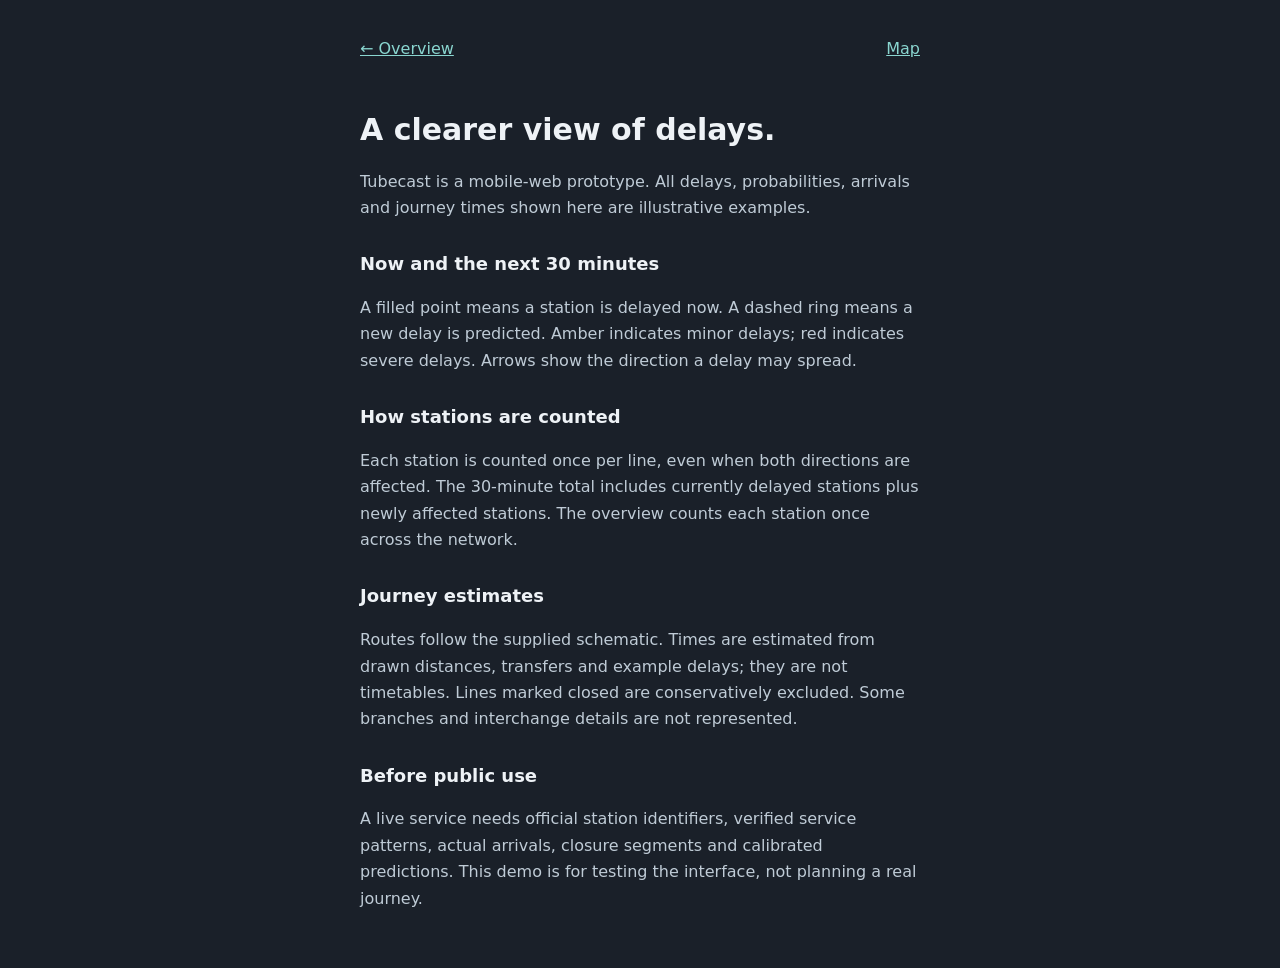
==== about.html @ 0066441b "Initial Tubecast mobile web prototype" ====
<!doctype html><html lang="en"><head><meta charset="utf-8"><meta name="viewport" content="width=device-width,initial-scale=1,viewport-fit=cover"><meta name="theme-color" content="#1a2029"><title>Tubecast · About the data</title><style>body{background:#1a2029;color:#eef2f6;font:16px/1.65 system-ui;margin:0;padding:max(24px,env(safe-area-inset-top)) 24px 40px}main{max-width:560px;margin:auto}a{color:#8ad6d0}h1{font-size:30px;line-height:1.2}h2{font-size:18px;margin-top:28px}p{color:#bfcbd6}nav{display:flex;justify-content:space-between;padding:12px 0 30px}</style></head><body><main><nav><a href="index.html">← Overview</a><a href="map.html">Map</a></nav><h1>A clearer view of delays.</h1><p>Tubecast is a mobile-web prototype. All delays, probabilities, arrivals and journey times shown here are illustrative examples.</p><h2>Now and the next 30 minutes</h2><p>A filled point means a station is delayed now. A dashed ring means a new delay is predicted. Amber indicates minor delays; red indicates severe delays. Arrows show the direction a delay may spread.</p><h2>How stations are counted</h2><p>Each station is counted once per line, even when both directions are affected. The 30-minute total includes currently delayed stations plus newly affected stations. The overview counts each station once across the network.</p><h2>Journey estimates</h2><p>Routes follow the supplied schematic. Times are estimated from drawn distances, transfers and example delays; they are not timetables. Lines marked closed are conservatively excluded. Some branches and interchange details are not represented.</p><h2>Before public use</h2><p>A live service needs official station identifiers, verified service patterns, actual arrivals, closure segments and calibrated predictions. This demo is for testing the interface, not planning a real journey.</p></main></body></html>
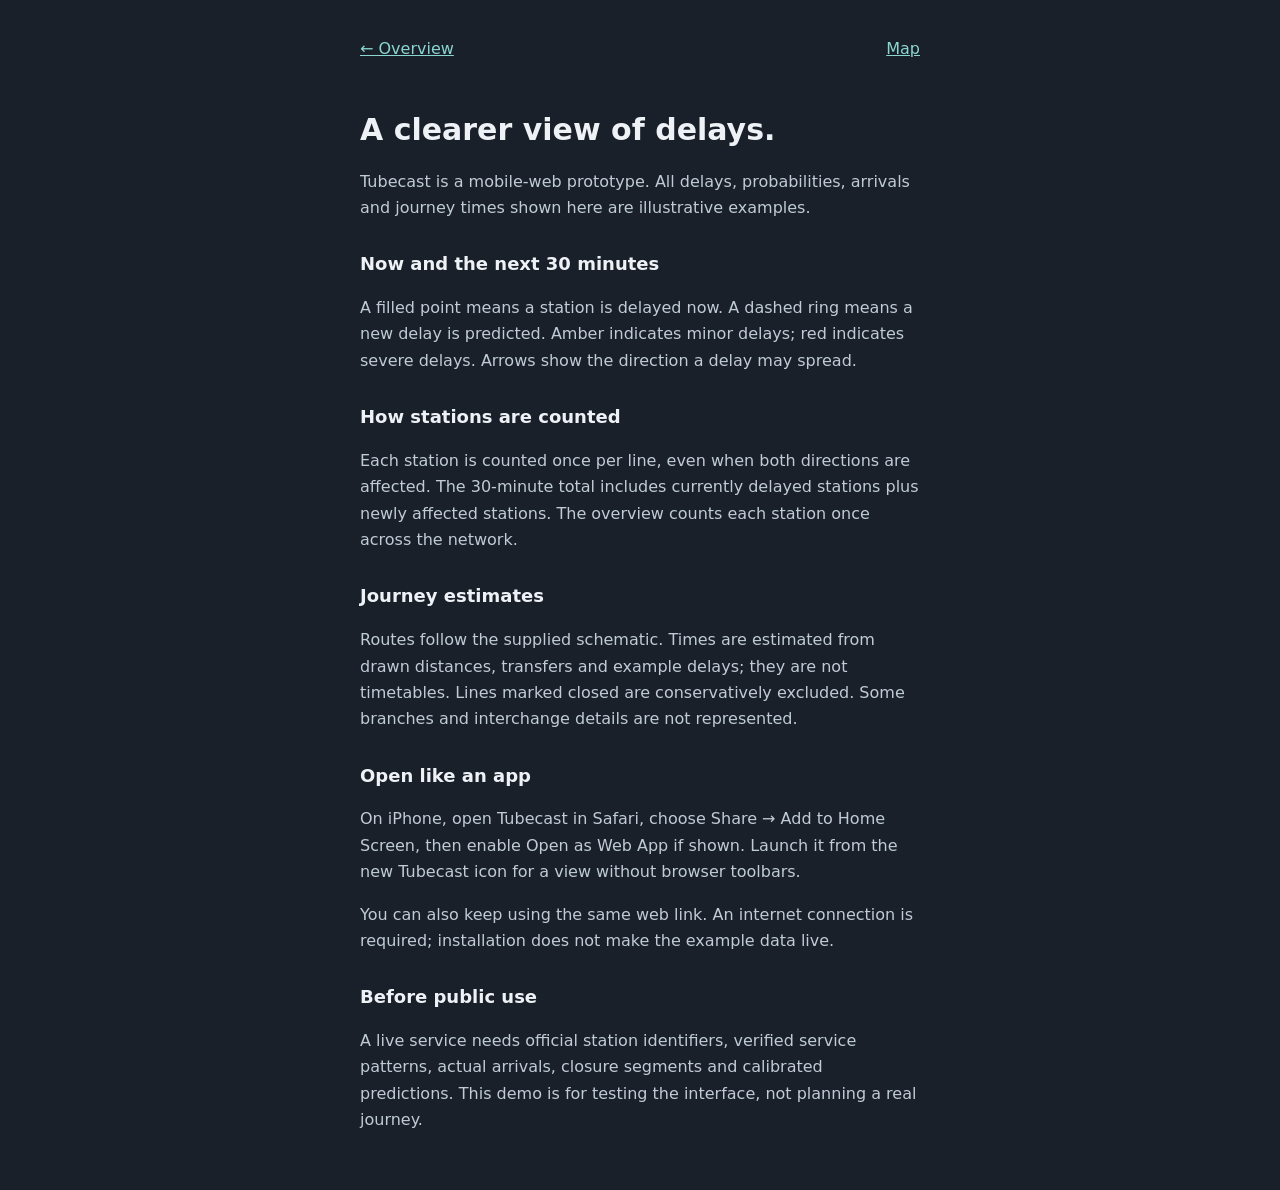
==== commit b0ebe0a9: "Improve mobile interactions and add home-screen web app" ====
--- a/about.html
+++ b/about.html
@@ -1 +1,8 @@
-<!doctype html><html lang="en"><head><meta charset="utf-8"><meta name="viewport" content="width=device-width,initial-scale=1,viewport-fit=cover"><meta name="theme-color" content="#1a2029"><title>Tubecast · About the data</title><style>body{background:#1a2029;color:#eef2f6;font:16px/1.65 system-ui;margin:0;padding:max(24px,env(safe-area-inset-top)) 24px 40px}main{max-width:560px;margin:auto}a{color:#8ad6d0}h1{font-size:30px;line-height:1.2}h2{font-size:18px;margin-top:28px}p{color:#bfcbd6}nav{display:flex;justify-content:space-between;padding:12px 0 30px}</style></head><body><main><nav><a href="index.html">← Overview</a><a href="map.html">Map</a></nav><h1>A clearer view of delays.</h1><p>Tubecast is a mobile-web prototype. All delays, probabilities, arrivals and journey times shown here are illustrative examples.</p><h2>Now and the next 30 minutes</h2><p>A filled point means a station is delayed now. A dashed ring means a new delay is predicted. Amber indicates minor delays; red indicates severe delays. Arrows show the direction a delay may spread.</p><h2>How stations are counted</h2><p>Each station is counted once per line, even when both directions are affected. The 30-minute total includes currently delayed stations plus newly affected stations. The overview counts each station once across the network.</p><h2>Journey estimates</h2><p>Routes follow the supplied schematic. Times are estimated from drawn distances, transfers and example delays; they are not timetables. Lines marked closed are conservatively excluded. Some branches and interchange details are not represented.</p><h2>Before public use</h2><p>A live service needs official station identifiers, verified service patterns, actual arrivals, closure segments and calibrated predictions. This demo is for testing the interface, not planning a real journey.</p></main></body></html>
+<!doctype html><html lang="en"><head><meta charset="utf-8"><meta name="viewport" content="width=device-width,initial-scale=1,viewport-fit=cover"><meta name="theme-color" content="#1a2029"><title>Tubecast · About the data</title><style>body{background:#1a2029;color:#eef2f6;font:16px/1.65 system-ui;margin:0;padding:max(24px,env(safe-area-inset-top)) 24px 40px}main{max-width:560px;margin:auto}a{color:#8ad6d0}h1{font-size:30px;line-height:1.2}h2{font-size:18px;margin-top:28px}p{color:#bfcbd6}nav{display:flex;justify-content:space-between;padding:12px 0 30px}</style><link rel="manifest" href="manifest.webmanifest">
+<link rel="apple-touch-icon" sizes="180x180" href="assets/icons/apple-touch-icon.png">
+<link rel="icon" type="image/png" sizes="192x192" href="assets/icons/icon-192.png">
+<meta name="apple-mobile-web-app-capable" content="yes">
+<meta name="mobile-web-app-capable" content="yes">
+<meta name="apple-mobile-web-app-title" content="Tubecast">
+<meta name="apple-mobile-web-app-status-bar-style" content="black-translucent">
+</head><body><main><nav><a href="index.html">← Overview</a><a href="map.html">Map</a></nav><h1>A clearer view of delays.</h1><p>Tubecast is a mobile-web prototype. All delays, probabilities, arrivals and journey times shown here are illustrative examples.</p><h2>Now and the next 30 minutes</h2><p>A filled point means a station is delayed now. A dashed ring means a new delay is predicted. Amber indicates minor delays; red indicates severe delays. Arrows show the direction a delay may spread.</p><h2>How stations are counted</h2><p>Each station is counted once per line, even when both directions are affected. The 30-minute total includes currently delayed stations plus newly affected stations. The overview counts each station once across the network.</p><h2>Journey estimates</h2><p>Routes follow the supplied schematic. Times are estimated from drawn distances, transfers and example delays; they are not timetables. Lines marked closed are conservatively excluded. Some branches and interchange details are not represented.</p><h2>Open like an app</h2><p>On iPhone, open Tubecast in Safari, choose Share → Add to Home Screen, then enable Open as Web App if shown. Launch it from the new Tubecast icon for a view without browser toolbars.</p><p>You can also keep using the same web link. An internet connection is required; installation does not make the example data live.</p><h2>Before public use</h2><p>A live service needs official station identifiers, verified service patterns, actual arrivals, closure segments and calibrated predictions. This demo is for testing the interface, not planning a real journey.</p></main></body></html>
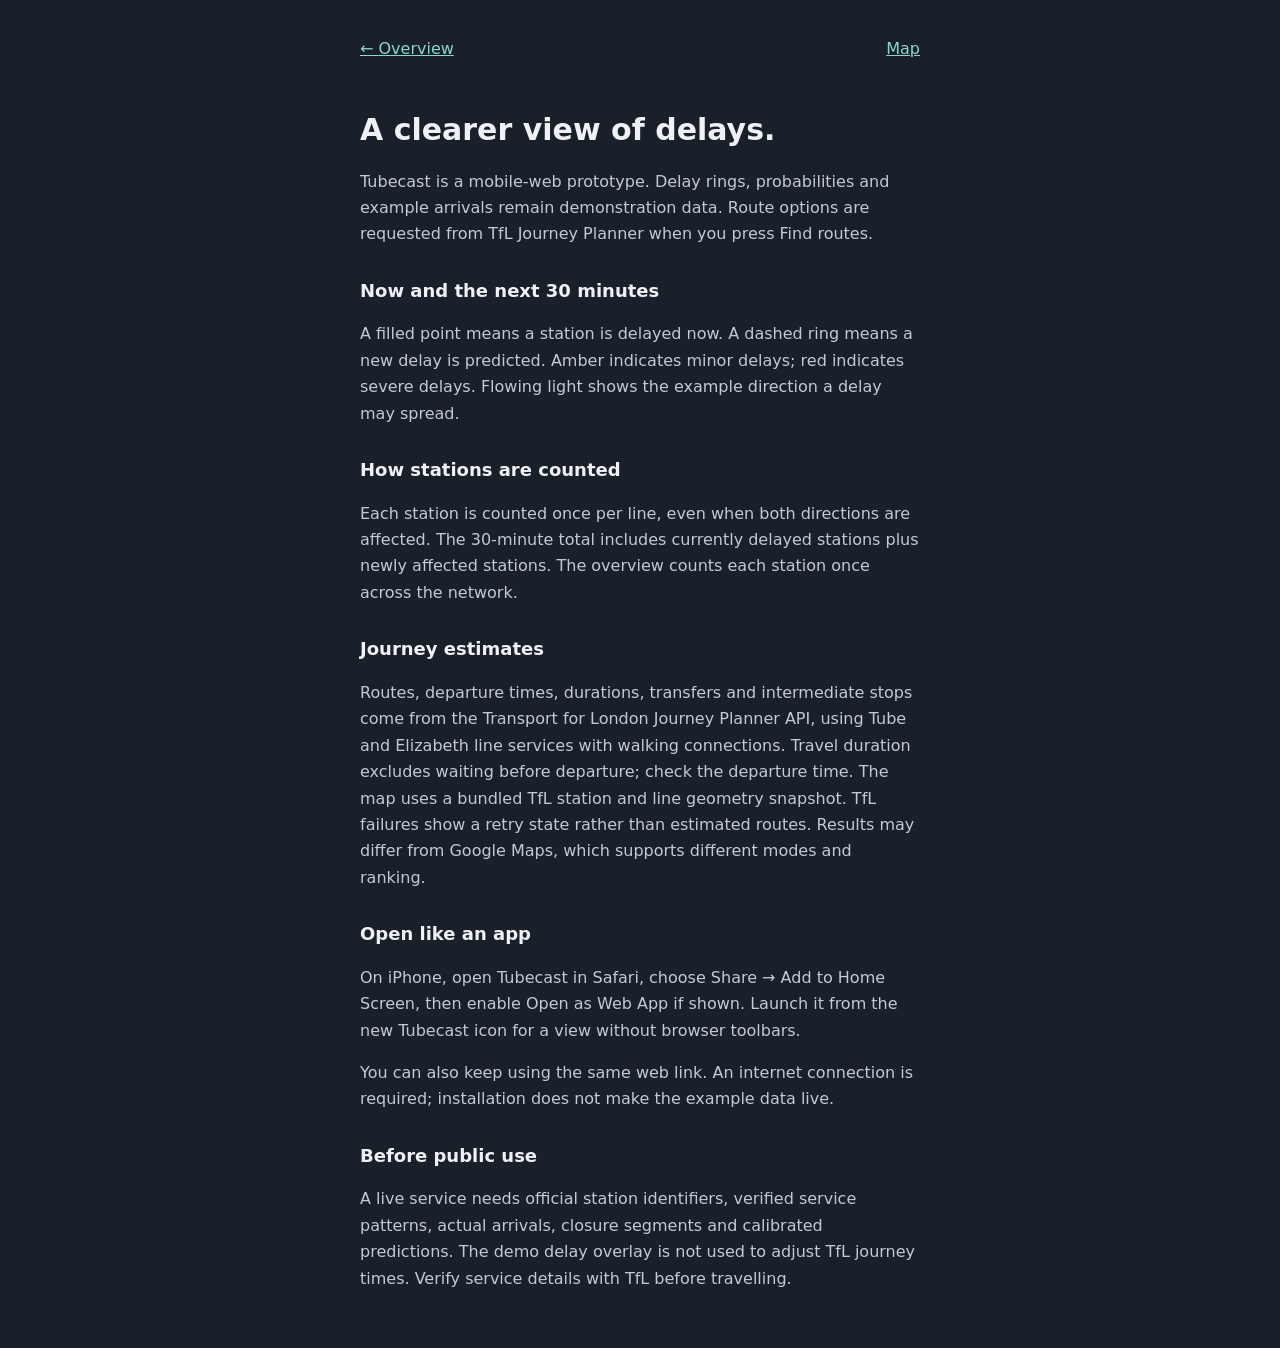
==== commit bbc4c2cf: "Connect TfL journey planning and complete station map; refine mobile interactions" ====
--- a/about.html
+++ b/about.html
@@ -5,4 +5,4 @@
 <meta name="mobile-web-app-capable" content="yes">
 <meta name="apple-mobile-web-app-title" content="Tubecast">
 <meta name="apple-mobile-web-app-status-bar-style" content="black-translucent">
-</head><body><main><nav><a href="index.html">← Overview</a><a href="map.html">Map</a></nav><h1>A clearer view of delays.</h1><p>Tubecast is a mobile-web prototype. All delays, probabilities, arrivals and journey times shown here are illustrative examples.</p><h2>Now and the next 30 minutes</h2><p>A filled point means a station is delayed now. A dashed ring means a new delay is predicted. Amber indicates minor delays; red indicates severe delays. Arrows show the direction a delay may spread.</p><h2>How stations are counted</h2><p>Each station is counted once per line, even when both directions are affected. The 30-minute total includes currently delayed stations plus newly affected stations. The overview counts each station once across the network.</p><h2>Journey estimates</h2><p>Routes follow the supplied schematic. Times are estimated from drawn distances, transfers and example delays; they are not timetables. Lines marked closed are conservatively excluded. Some branches and interchange details are not represented.</p><h2>Open like an app</h2><p>On iPhone, open Tubecast in Safari, choose Share → Add to Home Screen, then enable Open as Web App if shown. Launch it from the new Tubecast icon for a view without browser toolbars.</p><p>You can also keep using the same web link. An internet connection is required; installation does not make the example data live.</p><h2>Before public use</h2><p>A live service needs official station identifiers, verified service patterns, actual arrivals, closure segments and calibrated predictions. This demo is for testing the interface, not planning a real journey.</p></main></body></html>
+</head><body><main><nav><a href="index.html">← Overview</a><a href="map.html">Map</a></nav><h1>A clearer view of delays.</h1><p>Tubecast is a mobile-web prototype. Delay rings, probabilities and example arrivals remain demonstration data. Route options are requested from TfL Journey Planner when you press Find routes.</p><h2>Now and the next 30 minutes</h2><p>A filled point means a station is delayed now. A dashed ring means a new delay is predicted. Amber indicates minor delays; red indicates severe delays. Flowing light shows the example direction a delay may spread.</p><h2>How stations are counted</h2><p>Each station is counted once per line, even when both directions are affected. The 30-minute total includes currently delayed stations plus newly affected stations. The overview counts each station once across the network.</p><h2>Journey estimates</h2><p>Routes, departure times, durations, transfers and intermediate stops come from the Transport for London Journey Planner API, using Tube and Elizabeth line services with walking connections. Travel duration excludes waiting before departure; check the departure time. The map uses a bundled TfL station and line geometry snapshot. TfL failures show a retry state rather than estimated routes. Results may differ from Google Maps, which supports different modes and ranking.</p><h2>Open like an app</h2><p>On iPhone, open Tubecast in Safari, choose Share → Add to Home Screen, then enable Open as Web App if shown. Launch it from the new Tubecast icon for a view without browser toolbars.</p><p>You can also keep using the same web link. An internet connection is required; installation does not make the example data live.</p><h2>Before public use</h2><p>A live service needs official station identifiers, verified service patterns, actual arrivals, closure segments and calibrated predictions. The demo delay overlay is not used to adjust TfL journey times. Verify service details with TfL before travelling.</p></main></body></html>
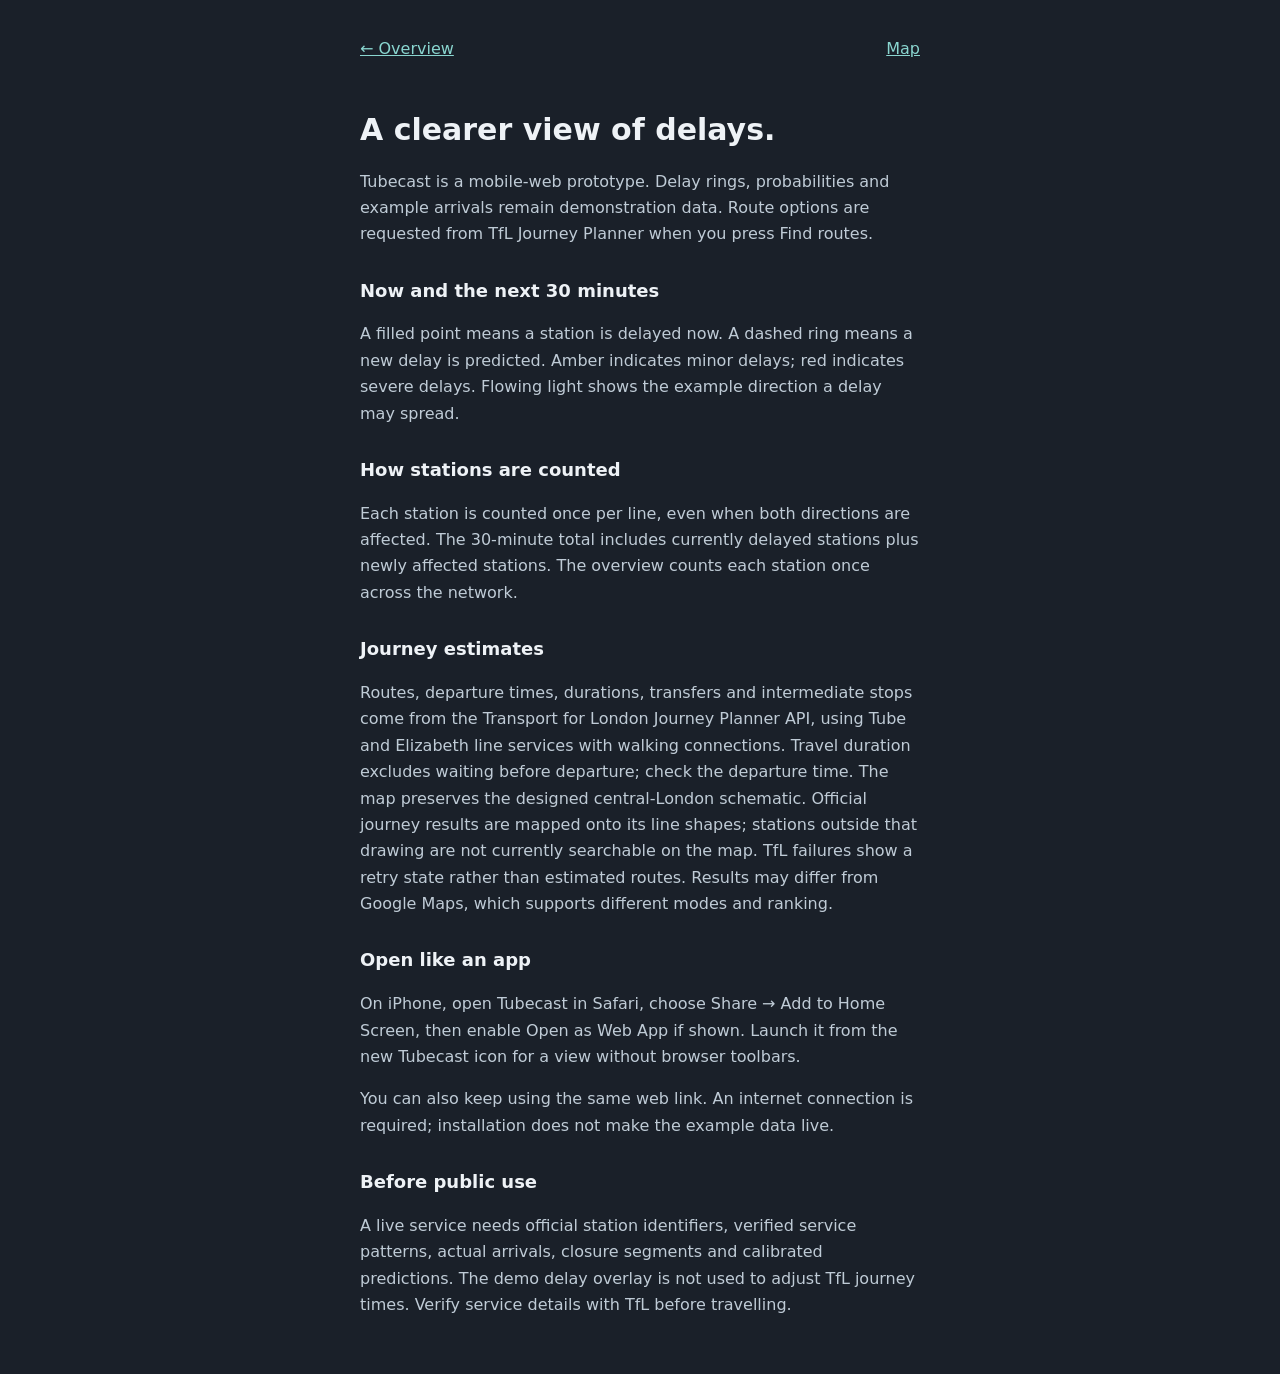
==== commit 3fc4444a: "Restore designed schematic and show splash on every root entry" ====
--- a/about.html
+++ b/about.html
@@ -5,4 +5,4 @@
 <meta name="mobile-web-app-capable" content="yes">
 <meta name="apple-mobile-web-app-title" content="Tubecast">
 <meta name="apple-mobile-web-app-status-bar-style" content="black-translucent">
-</head><body><main><nav><a href="index.html">← Overview</a><a href="map.html">Map</a></nav><h1>A clearer view of delays.</h1><p>Tubecast is a mobile-web prototype. Delay rings, probabilities and example arrivals remain demonstration data. Route options are requested from TfL Journey Planner when you press Find routes.</p><h2>Now and the next 30 minutes</h2><p>A filled point means a station is delayed now. A dashed ring means a new delay is predicted. Amber indicates minor delays; red indicates severe delays. Flowing light shows the example direction a delay may spread.</p><h2>How stations are counted</h2><p>Each station is counted once per line, even when both directions are affected. The 30-minute total includes currently delayed stations plus newly affected stations. The overview counts each station once across the network.</p><h2>Journey estimates</h2><p>Routes, departure times, durations, transfers and intermediate stops come from the Transport for London Journey Planner API, using Tube and Elizabeth line services with walking connections. Travel duration excludes waiting before departure; check the departure time. The map uses a bundled TfL station and line geometry snapshot. TfL failures show a retry state rather than estimated routes. Results may differ from Google Maps, which supports different modes and ranking.</p><h2>Open like an app</h2><p>On iPhone, open Tubecast in Safari, choose Share → Add to Home Screen, then enable Open as Web App if shown. Launch it from the new Tubecast icon for a view without browser toolbars.</p><p>You can also keep using the same web link. An internet connection is required; installation does not make the example data live.</p><h2>Before public use</h2><p>A live service needs official station identifiers, verified service patterns, actual arrivals, closure segments and calibrated predictions. The demo delay overlay is not used to adjust TfL journey times. Verify service details with TfL before travelling.</p></main></body></html>
+</head><body><main><nav><a href="index.html">← Overview</a><a href="map.html">Map</a></nav><h1>A clearer view of delays.</h1><p>Tubecast is a mobile-web prototype. Delay rings, probabilities and example arrivals remain demonstration data. Route options are requested from TfL Journey Planner when you press Find routes.</p><h2>Now and the next 30 minutes</h2><p>A filled point means a station is delayed now. A dashed ring means a new delay is predicted. Amber indicates minor delays; red indicates severe delays. Flowing light shows the example direction a delay may spread.</p><h2>How stations are counted</h2><p>Each station is counted once per line, even when both directions are affected. The 30-minute total includes currently delayed stations plus newly affected stations. The overview counts each station once across the network.</p><h2>Journey estimates</h2><p>Routes, departure times, durations, transfers and intermediate stops come from the Transport for London Journey Planner API, using Tube and Elizabeth line services with walking connections. Travel duration excludes waiting before departure; check the departure time. The map preserves the designed central-London schematic. Official journey results are mapped onto its line shapes; stations outside that drawing are not currently searchable on the map. TfL failures show a retry state rather than estimated routes. Results may differ from Google Maps, which supports different modes and ranking.</p><h2>Open like an app</h2><p>On iPhone, open Tubecast in Safari, choose Share → Add to Home Screen, then enable Open as Web App if shown. Launch it from the new Tubecast icon for a view without browser toolbars.</p><p>You can also keep using the same web link. An internet connection is required; installation does not make the example data live.</p><h2>Before public use</h2><p>A live service needs official station identifiers, verified service patterns, actual arrivals, closure segments and calibrated predictions. The demo delay overlay is not used to adjust TfL journey times. Verify service details with TfL before travelling.</p></main></body></html>
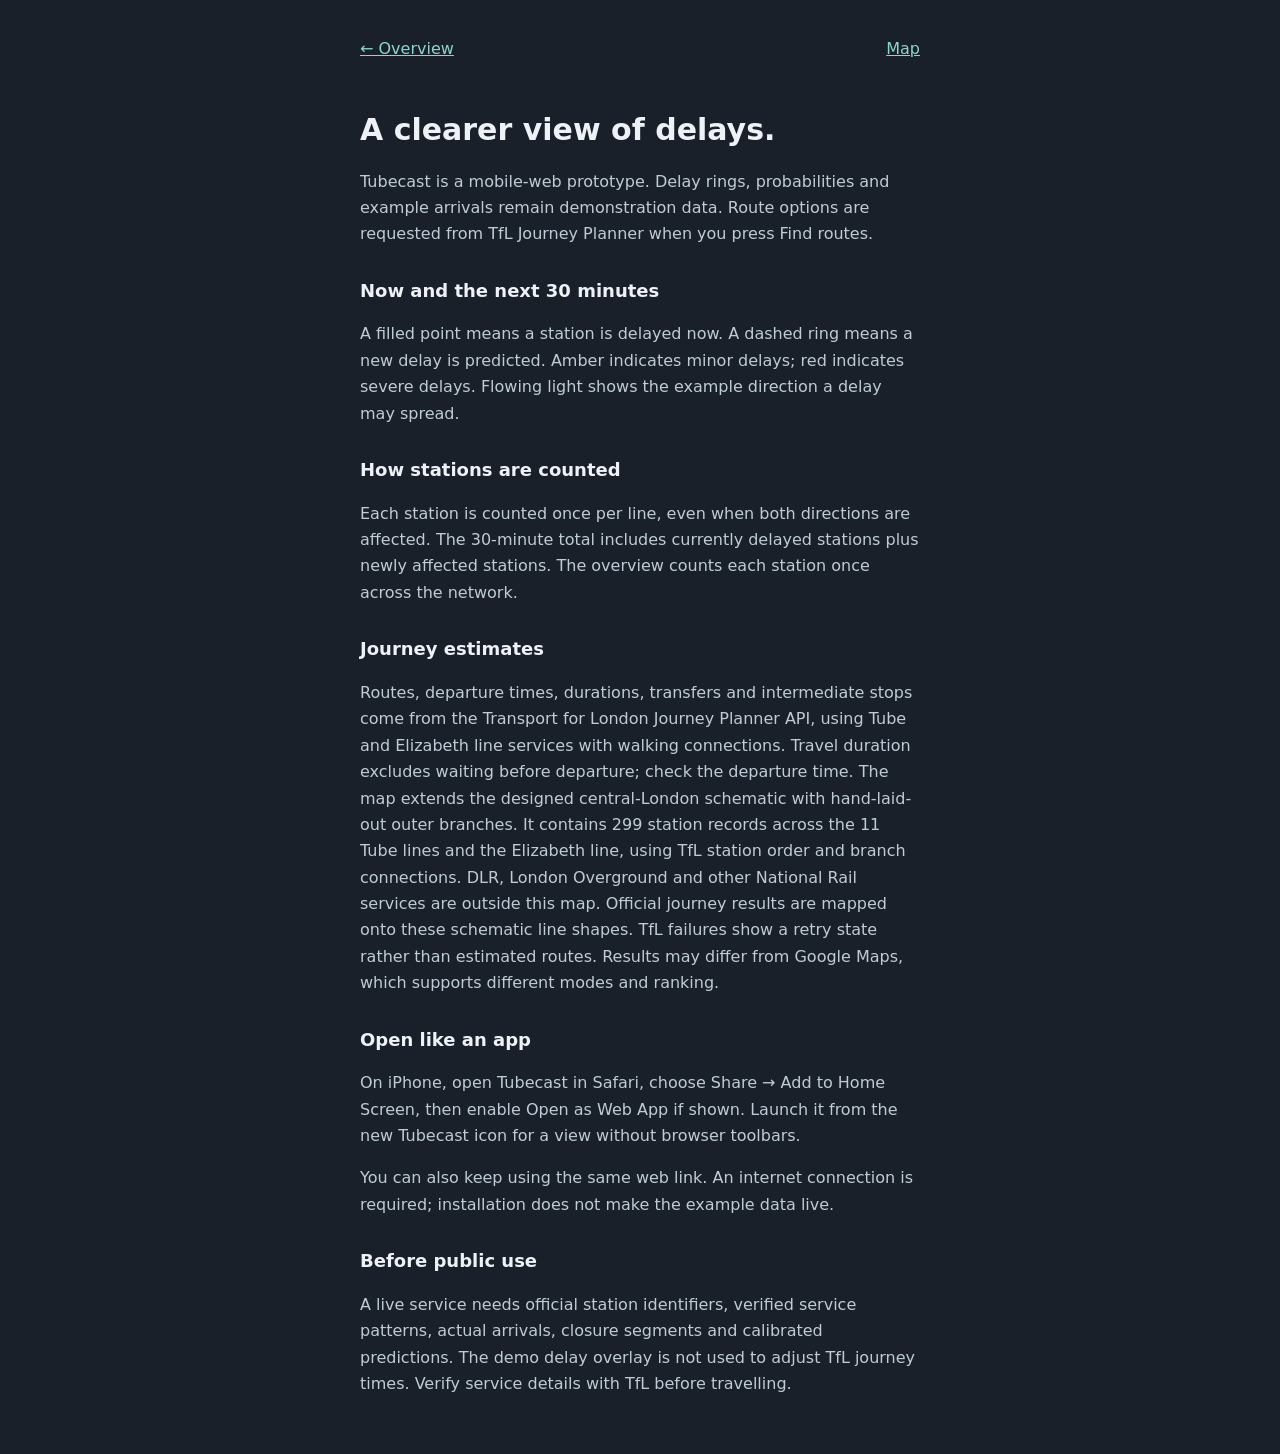
==== commit a4254d1c: "Extend original schematic to outer stations and validate full map coverage" ====
--- a/about.html
+++ b/about.html
@@ -5,4 +5,4 @@
 <meta name="mobile-web-app-capable" content="yes">
 <meta name="apple-mobile-web-app-title" content="Tubecast">
 <meta name="apple-mobile-web-app-status-bar-style" content="black-translucent">
-</head><body><main><nav><a href="index.html">← Overview</a><a href="map.html">Map</a></nav><h1>A clearer view of delays.</h1><p>Tubecast is a mobile-web prototype. Delay rings, probabilities and example arrivals remain demonstration data. Route options are requested from TfL Journey Planner when you press Find routes.</p><h2>Now and the next 30 minutes</h2><p>A filled point means a station is delayed now. A dashed ring means a new delay is predicted. Amber indicates minor delays; red indicates severe delays. Flowing light shows the example direction a delay may spread.</p><h2>How stations are counted</h2><p>Each station is counted once per line, even when both directions are affected. The 30-minute total includes currently delayed stations plus newly affected stations. The overview counts each station once across the network.</p><h2>Journey estimates</h2><p>Routes, departure times, durations, transfers and intermediate stops come from the Transport for London Journey Planner API, using Tube and Elizabeth line services with walking connections. Travel duration excludes waiting before departure; check the departure time. The map preserves the designed central-London schematic. Official journey results are mapped onto its line shapes; stations outside that drawing are not currently searchable on the map. TfL failures show a retry state rather than estimated routes. Results may differ from Google Maps, which supports different modes and ranking.</p><h2>Open like an app</h2><p>On iPhone, open Tubecast in Safari, choose Share → Add to Home Screen, then enable Open as Web App if shown. Launch it from the new Tubecast icon for a view without browser toolbars.</p><p>You can also keep using the same web link. An internet connection is required; installation does not make the example data live.</p><h2>Before public use</h2><p>A live service needs official station identifiers, verified service patterns, actual arrivals, closure segments and calibrated predictions. The demo delay overlay is not used to adjust TfL journey times. Verify service details with TfL before travelling.</p></main></body></html>
+</head><body><main><nav><a href="index.html">← Overview</a><a href="map.html">Map</a></nav><h1>A clearer view of delays.</h1><p>Tubecast is a mobile-web prototype. Delay rings, probabilities and example arrivals remain demonstration data. Route options are requested from TfL Journey Planner when you press Find routes.</p><h2>Now and the next 30 minutes</h2><p>A filled point means a station is delayed now. A dashed ring means a new delay is predicted. Amber indicates minor delays; red indicates severe delays. Flowing light shows the example direction a delay may spread.</p><h2>How stations are counted</h2><p>Each station is counted once per line, even when both directions are affected. The 30-minute total includes currently delayed stations plus newly affected stations. The overview counts each station once across the network.</p><h2>Journey estimates</h2><p>Routes, departure times, durations, transfers and intermediate stops come from the Transport for London Journey Planner API, using Tube and Elizabeth line services with walking connections. Travel duration excludes waiting before departure; check the departure time. The map extends the designed central-London schematic with hand-laid-out outer branches. It contains 299 station records across the 11 Tube lines and the Elizabeth line, using TfL station order and branch connections. DLR, London Overground and other National Rail services are outside this map. Official journey results are mapped onto these schematic line shapes. TfL failures show a retry state rather than estimated routes. Results may differ from Google Maps, which supports different modes and ranking.</p><h2>Open like an app</h2><p>On iPhone, open Tubecast in Safari, choose Share → Add to Home Screen, then enable Open as Web App if shown. Launch it from the new Tubecast icon for a view without browser toolbars.</p><p>You can also keep using the same web link. An internet connection is required; installation does not make the example data live.</p><h2>Before public use</h2><p>A live service needs official station identifiers, verified service patterns, actual arrivals, closure segments and calibrated predictions. The demo delay overlay is not used to adjust TfL journey times. Verify service details with TfL before travelling.</p></main></body></html>
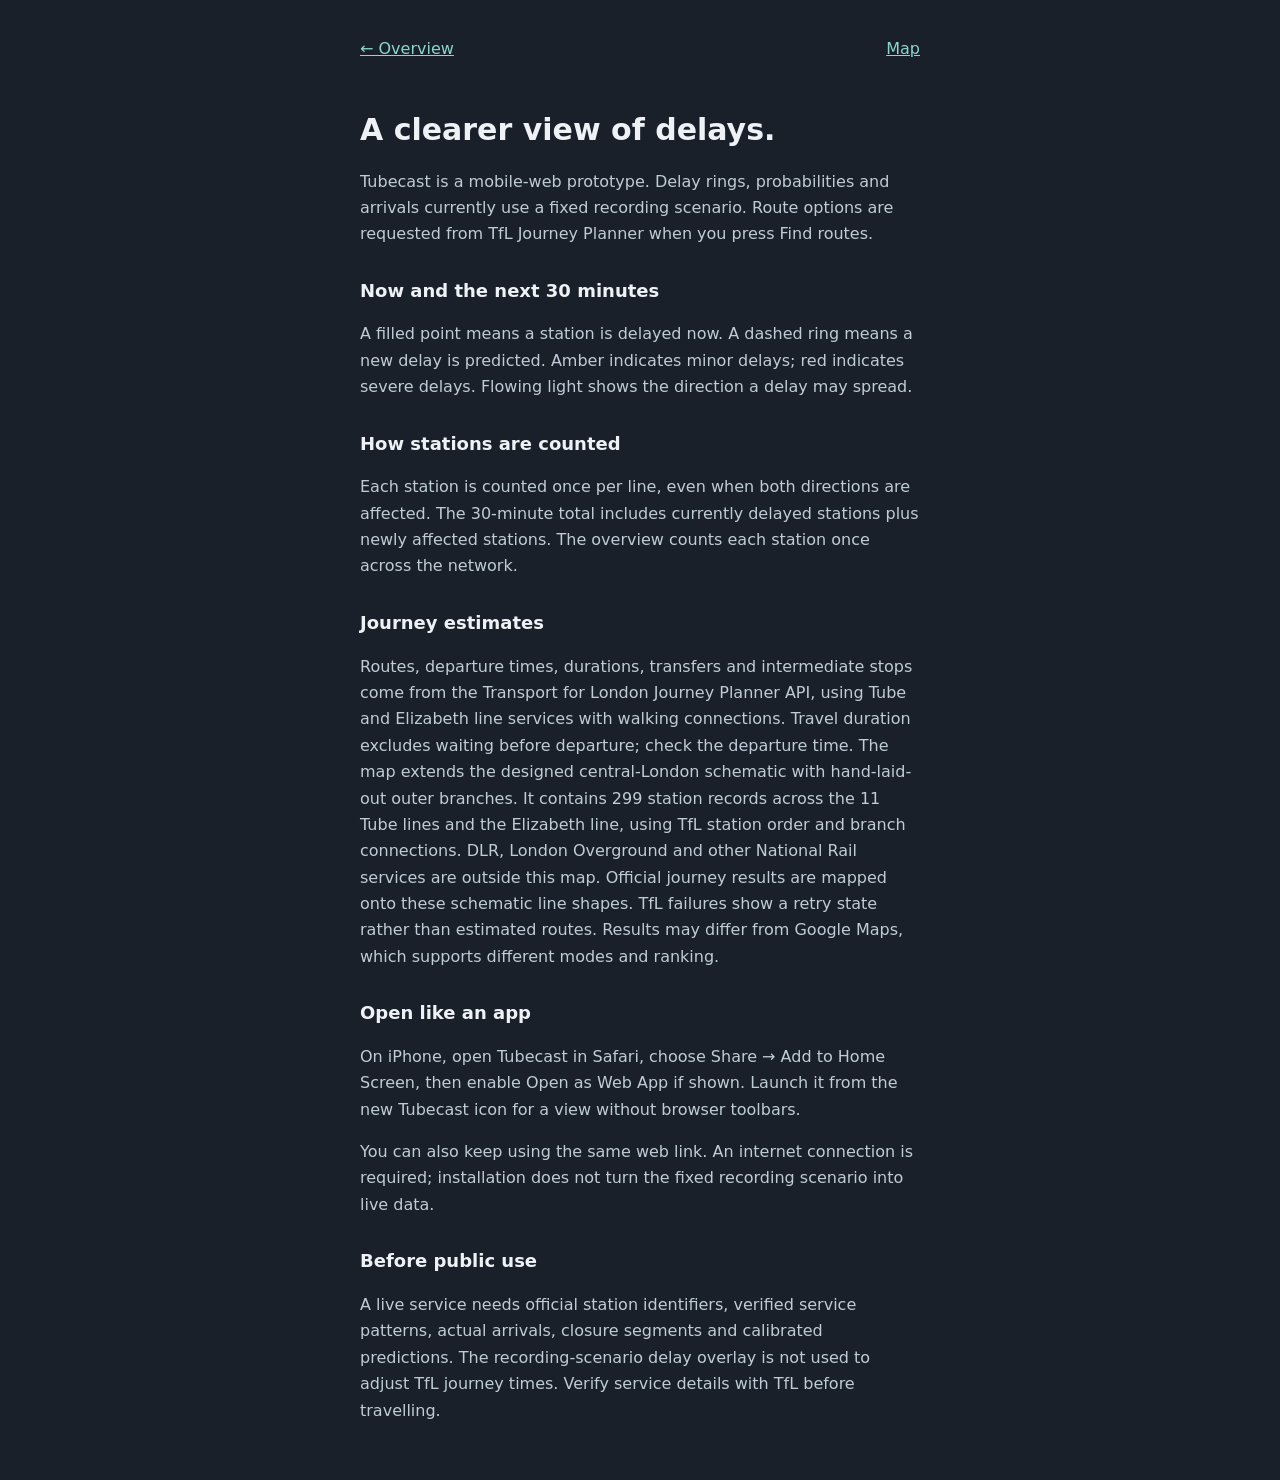
==== commit b6965aec: "Make the phone recording snapshot dense" ====
--- a/about.html
+++ b/about.html
@@ -5,4 +5,4 @@
 <meta name="mobile-web-app-capable" content="yes">
 <meta name="apple-mobile-web-app-title" content="Tubecast">
 <meta name="apple-mobile-web-app-status-bar-style" content="black-translucent">
-</head><body><main><nav><a href="index.html">← Overview</a><a href="map.html">Map</a></nav><h1>A clearer view of delays.</h1><p>Tubecast is a mobile-web prototype. Delay rings, probabilities and example arrivals remain demonstration data. Route options are requested from TfL Journey Planner when you press Find routes.</p><h2>Now and the next 30 minutes</h2><p>A filled point means a station is delayed now. A dashed ring means a new delay is predicted. Amber indicates minor delays; red indicates severe delays. Flowing light shows the example direction a delay may spread.</p><h2>How stations are counted</h2><p>Each station is counted once per line, even when both directions are affected. The 30-minute total includes currently delayed stations plus newly affected stations. The overview counts each station once across the network.</p><h2>Journey estimates</h2><p>Routes, departure times, durations, transfers and intermediate stops come from the Transport for London Journey Planner API, using Tube and Elizabeth line services with walking connections. Travel duration excludes waiting before departure; check the departure time. The map extends the designed central-London schematic with hand-laid-out outer branches. It contains 299 station records across the 11 Tube lines and the Elizabeth line, using TfL station order and branch connections. DLR, London Overground and other National Rail services are outside this map. Official journey results are mapped onto these schematic line shapes. TfL failures show a retry state rather than estimated routes. Results may differ from Google Maps, which supports different modes and ranking.</p><h2>Open like an app</h2><p>On iPhone, open Tubecast in Safari, choose Share → Add to Home Screen, then enable Open as Web App if shown. Launch it from the new Tubecast icon for a view without browser toolbars.</p><p>You can also keep using the same web link. An internet connection is required; installation does not make the example data live.</p><h2>Before public use</h2><p>A live service needs official station identifiers, verified service patterns, actual arrivals, closure segments and calibrated predictions. The demo delay overlay is not used to adjust TfL journey times. Verify service details with TfL before travelling.</p></main></body></html>
+</head><body><main><nav><a href="index.html#overview">← Overview</a><a href="map.html">Map</a></nav><h1>A clearer view of delays.</h1><p>Tubecast is a mobile-web prototype. Delay rings, probabilities and arrivals currently use a fixed recording scenario. Route options are requested from TfL Journey Planner when you press Find routes.</p><h2>Now and the next 30 minutes</h2><p>A filled point means a station is delayed now. A dashed ring means a new delay is predicted. Amber indicates minor delays; red indicates severe delays. Flowing light shows the direction a delay may spread.</p><h2>How stations are counted</h2><p>Each station is counted once per line, even when both directions are affected. The 30-minute total includes currently delayed stations plus newly affected stations. The overview counts each station once across the network.</p><h2>Journey estimates</h2><p>Routes, departure times, durations, transfers and intermediate stops come from the Transport for London Journey Planner API, using Tube and Elizabeth line services with walking connections. Travel duration excludes waiting before departure; check the departure time. The map extends the designed central-London schematic with hand-laid-out outer branches. It contains 299 station records across the 11 Tube lines and the Elizabeth line, using TfL station order and branch connections. DLR, London Overground and other National Rail services are outside this map. Official journey results are mapped onto these schematic line shapes. TfL failures show a retry state rather than estimated routes. Results may differ from Google Maps, which supports different modes and ranking.</p><h2>Open like an app</h2><p>On iPhone, open Tubecast in Safari, choose Share → Add to Home Screen, then enable Open as Web App if shown. Launch it from the new Tubecast icon for a view without browser toolbars.</p><p>You can also keep using the same web link. An internet connection is required; installation does not turn the fixed recording scenario into live data.</p><h2>Before public use</h2><p>A live service needs official station identifiers, verified service patterns, actual arrivals, closure segments and calibrated predictions. The recording-scenario delay overlay is not used to adjust TfL journey times. Verify service details with TfL before travelling.</p></main></body></html>
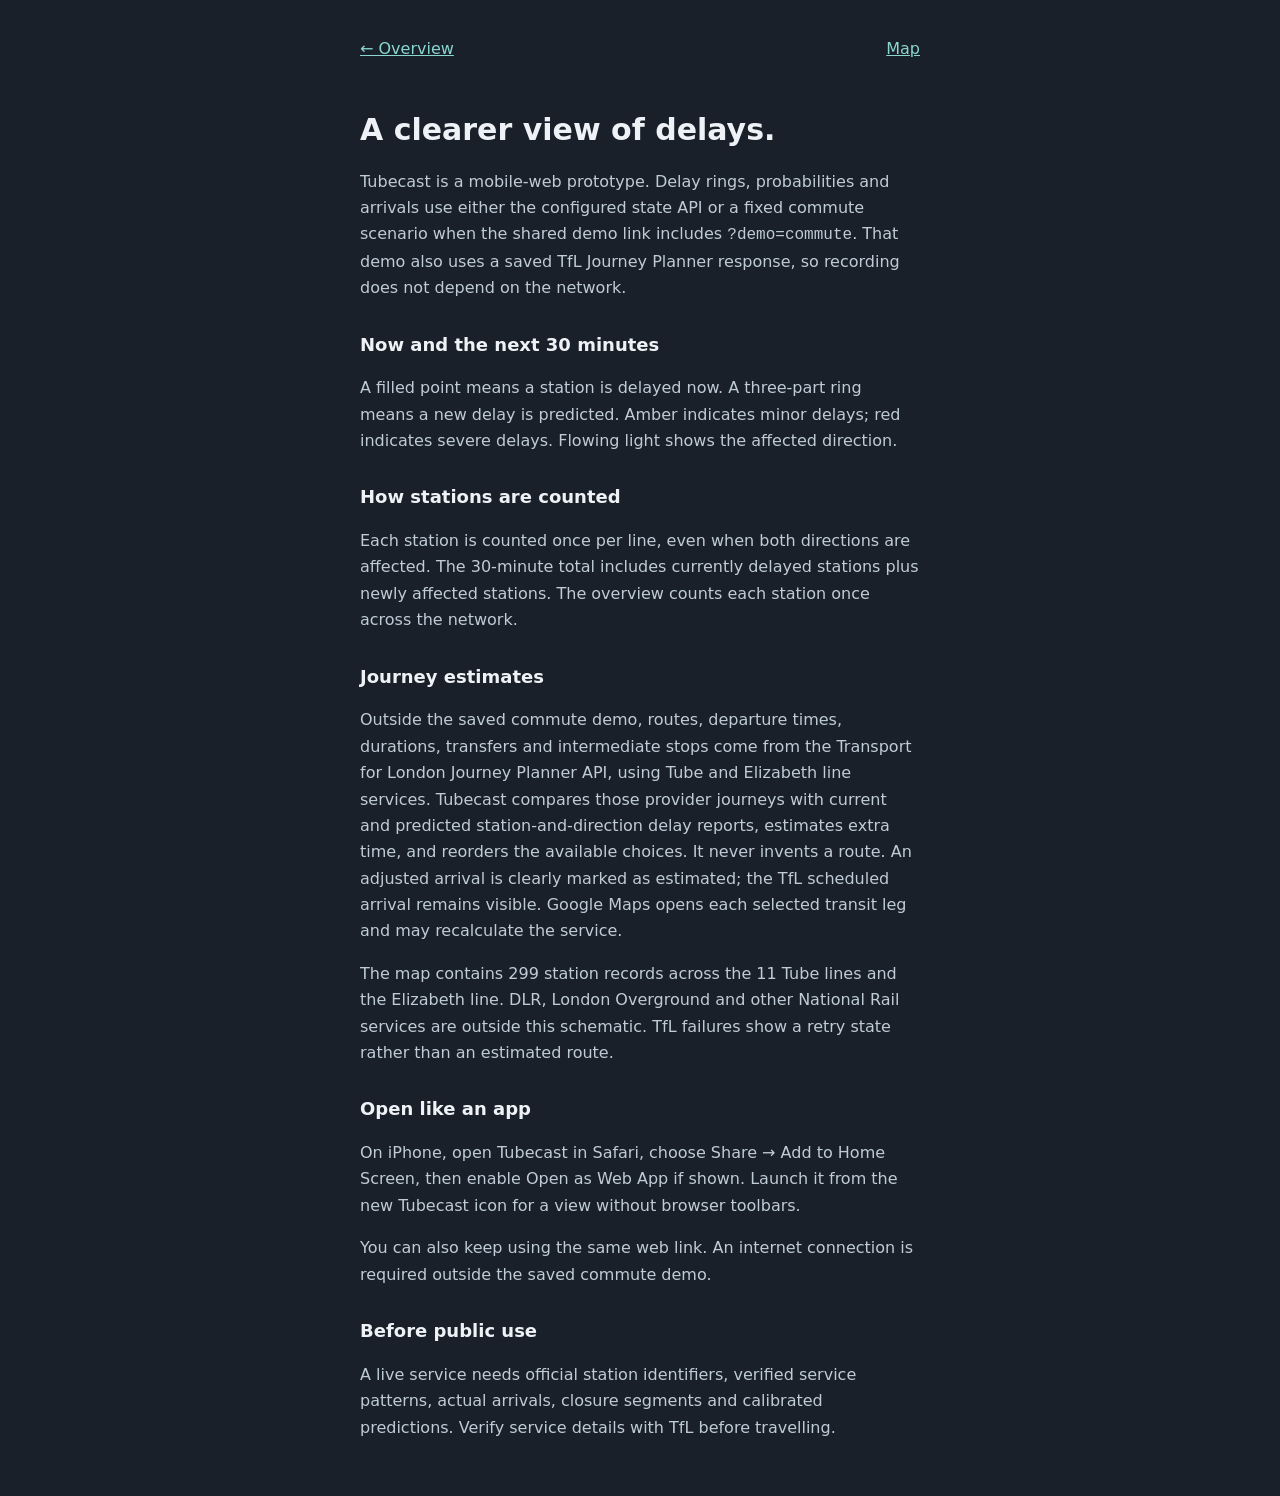
==== commit 20f6f64f: "Finalize mobile search routing and demo release" ====
--- a/about.html
+++ b/about.html
@@ -5,4 +5,4 @@
 <meta name="mobile-web-app-capable" content="yes">
 <meta name="apple-mobile-web-app-title" content="Tubecast">
 <meta name="apple-mobile-web-app-status-bar-style" content="black-translucent">
-</head><body><main><nav><a href="index.html#overview">← Overview</a><a href="map.html">Map</a></nav><h1>A clearer view of delays.</h1><p>Tubecast is a mobile-web prototype. Delay rings, probabilities and arrivals currently use a fixed recording scenario. Route options are requested from TfL Journey Planner when you press Find routes.</p><h2>Now and the next 30 minutes</h2><p>A filled point means a station is delayed now. A dashed ring means a new delay is predicted. Amber indicates minor delays; red indicates severe delays. Flowing light shows the direction a delay may spread.</p><h2>How stations are counted</h2><p>Each station is counted once per line, even when both directions are affected. The 30-minute total includes currently delayed stations plus newly affected stations. The overview counts each station once across the network.</p><h2>Journey estimates</h2><p>Routes, departure times, durations, transfers and intermediate stops come from the Transport for London Journey Planner API, using Tube and Elizabeth line services with walking connections. Travel duration excludes waiting before departure; check the departure time. The map extends the designed central-London schematic with hand-laid-out outer branches. It contains 299 station records across the 11 Tube lines and the Elizabeth line, using TfL station order and branch connections. DLR, London Overground and other National Rail services are outside this map. Official journey results are mapped onto these schematic line shapes. TfL failures show a retry state rather than estimated routes. Results may differ from Google Maps, which supports different modes and ranking.</p><h2>Open like an app</h2><p>On iPhone, open Tubecast in Safari, choose Share → Add to Home Screen, then enable Open as Web App if shown. Launch it from the new Tubecast icon for a view without browser toolbars.</p><p>You can also keep using the same web link. An internet connection is required; installation does not turn the fixed recording scenario into live data.</p><h2>Before public use</h2><p>A live service needs official station identifiers, verified service patterns, actual arrivals, closure segments and calibrated predictions. The recording-scenario delay overlay is not used to adjust TfL journey times. Verify service details with TfL before travelling.</p></main></body></html>
+</head><body><main><nav><a href="index.html#overview">← Overview</a><a href="map.html">Map</a></nav><h1>A clearer view of delays.</h1><p>Tubecast is a mobile-web prototype. Delay rings, probabilities and arrivals use either the configured state API or a fixed commute scenario when the shared demo link includes <code>?demo=commute</code>. That demo also uses a saved TfL Journey Planner response, so recording does not depend on the network.</p><h2>Now and the next 30 minutes</h2><p>A filled point means a station is delayed now. A three-part ring means a new delay is predicted. Amber indicates minor delays; red indicates severe delays. Flowing light shows the affected direction.</p><h2>How stations are counted</h2><p>Each station is counted once per line, even when both directions are affected. The 30-minute total includes currently delayed stations plus newly affected stations. The overview counts each station once across the network.</p><h2>Journey estimates</h2><p>Outside the saved commute demo, routes, departure times, durations, transfers and intermediate stops come from the Transport for London Journey Planner API, using Tube and Elizabeth line services. Tubecast compares those provider journeys with current and predicted station-and-direction delay reports, estimates extra time, and reorders the available choices. It never invents a route. An adjusted arrival is clearly marked as estimated; the TfL scheduled arrival remains visible. Google Maps opens each selected transit leg and may recalculate the service.</p><p>The map contains 299 station records across the 11 Tube lines and the Elizabeth line. DLR, London Overground and other National Rail services are outside this schematic. TfL failures show a retry state rather than an estimated route.</p><h2>Open like an app</h2><p>On iPhone, open Tubecast in Safari, choose Share → Add to Home Screen, then enable Open as Web App if shown. Launch it from the new Tubecast icon for a view without browser toolbars.</p><p>You can also keep using the same web link. An internet connection is required outside the saved commute demo.</p><h2>Before public use</h2><p>A live service needs official station identifiers, verified service patterns, actual arrivals, closure segments and calibrated predictions. Verify service details with TfL before travelling.</p></main></body></html>
